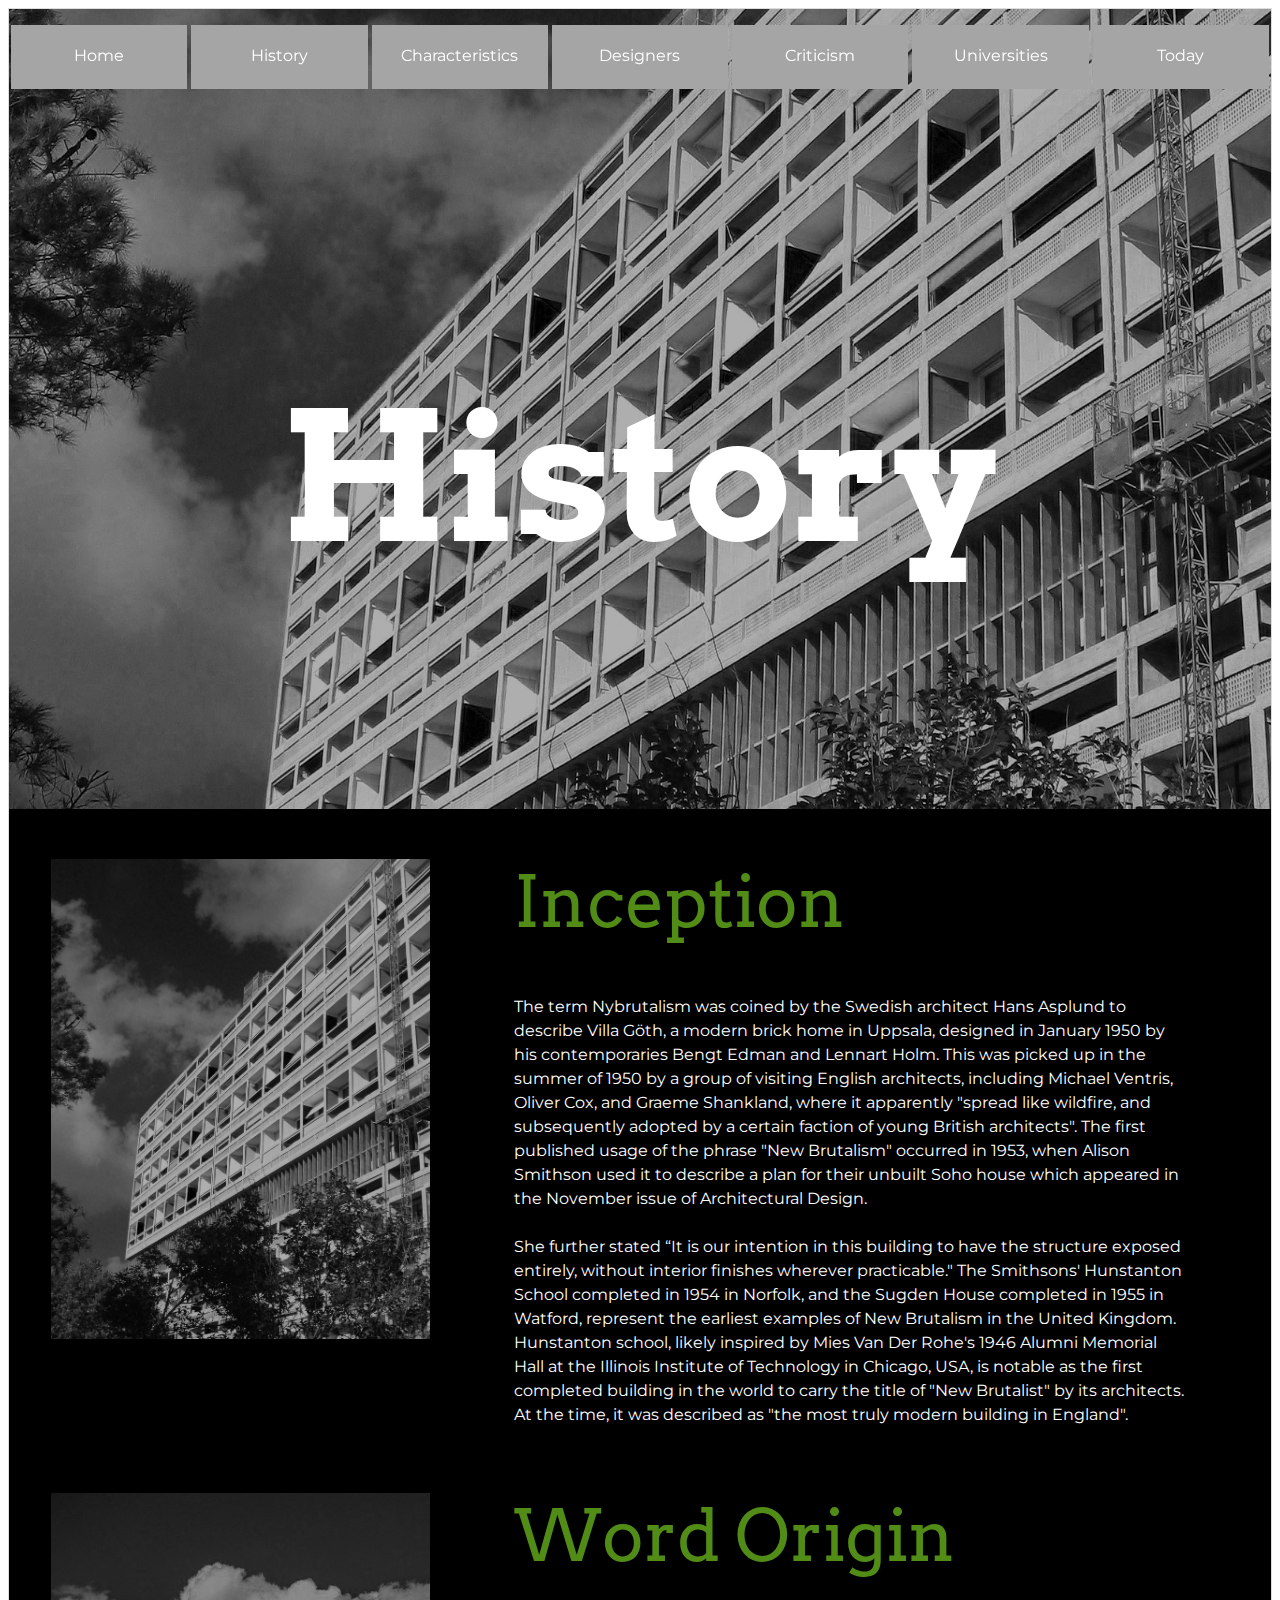
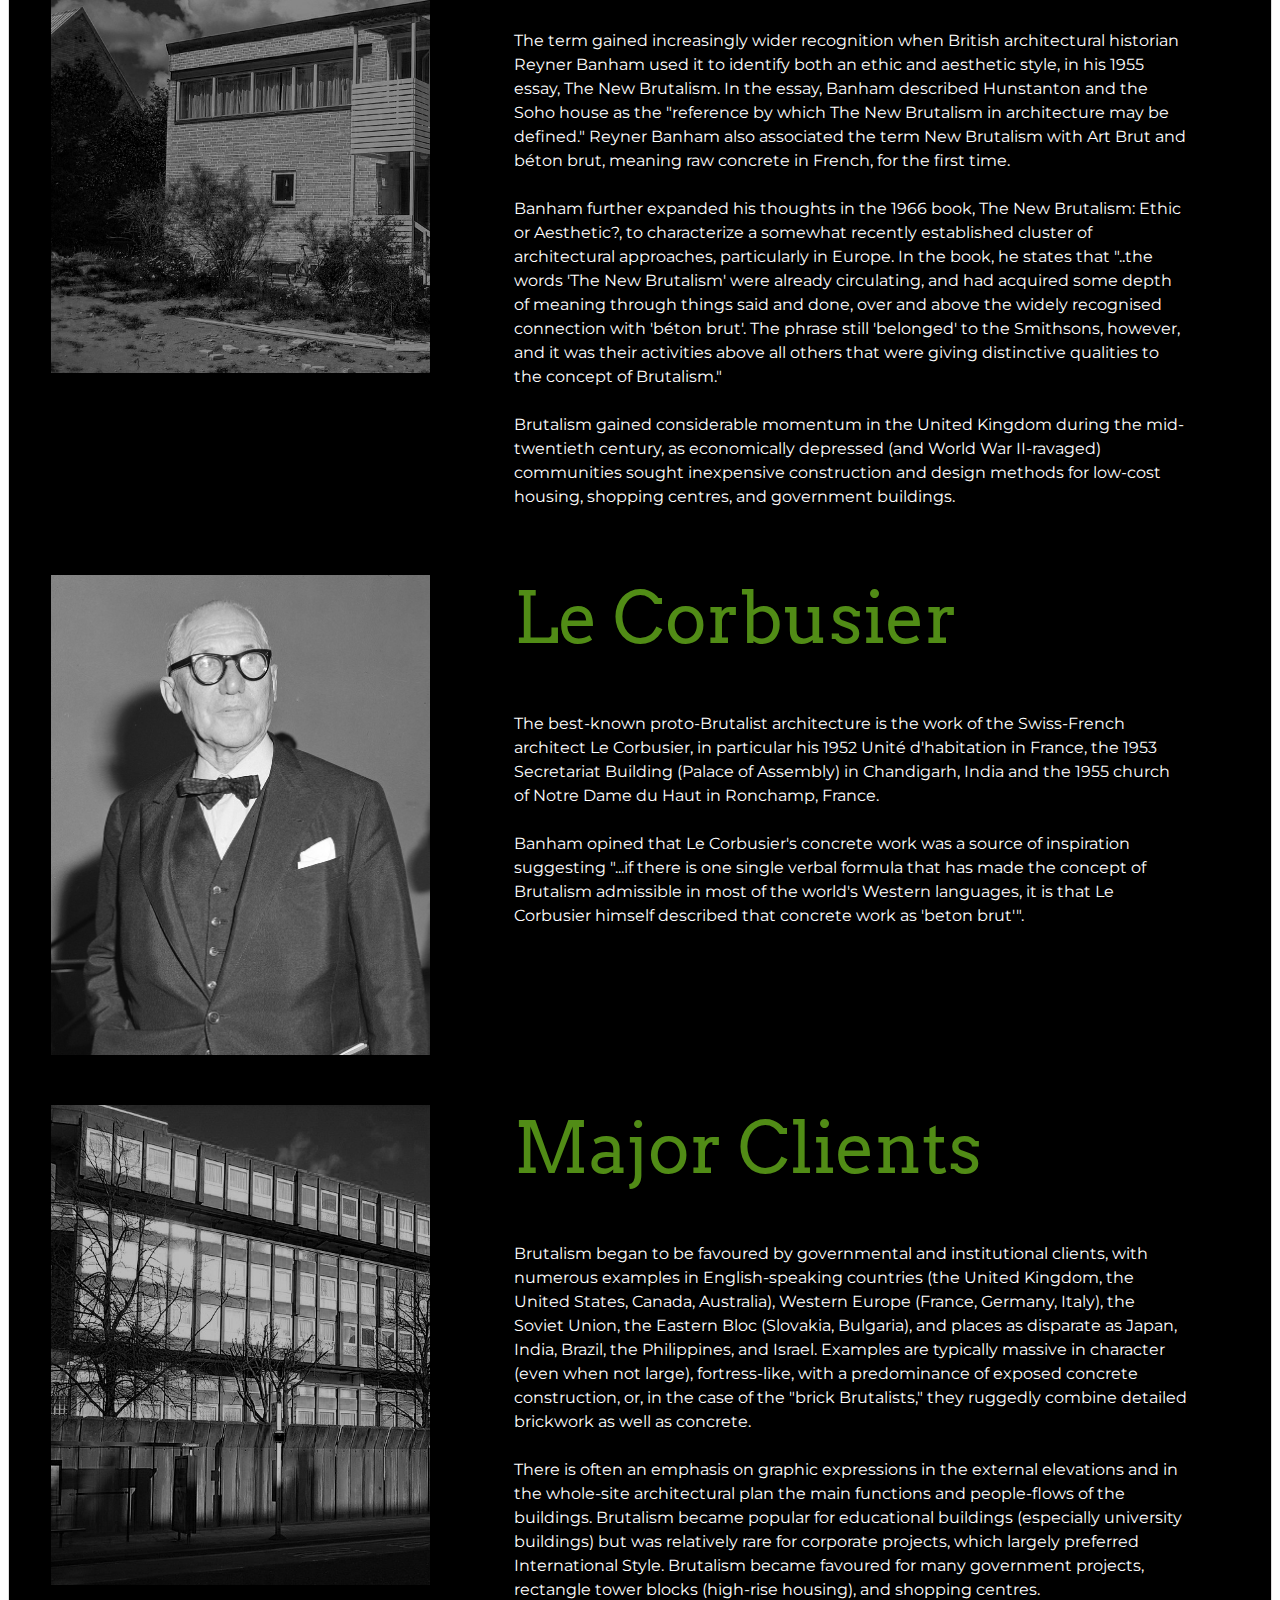
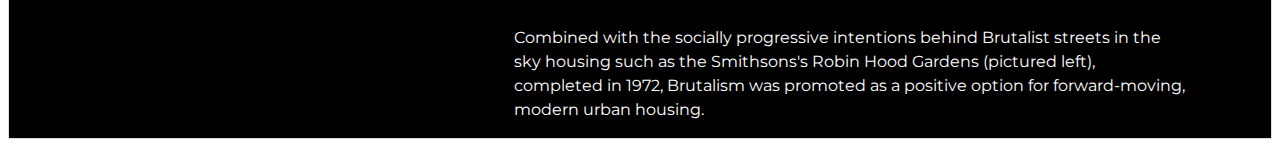
==== history.html @ 3bbf9ba3 "moved files into folder initially" ====
<!DOCTYPE html>
<html>
<head>

	<meta charset="utf-8">
	<meta http-equiv="X-UA-Compatible" content="IE=edge">
	<title>Brutalist architecture</title>
	<meta name="description" content="">

	<!-- Enable responsive layouts; tell browsers not to shrink pages to fit small screens -->
	<meta name="viewport" content="width=device-width, initial-scale=1">

	<!-- Load styles -->
	<!-- For production, combine all of the stylesheets -->
	<link rel="stylesheet" href="css/sitewide.css">

	<!-- Webfonts -->
	<link href="https://fonts.googleapis.com/css?family=Source+Sans+Pro" rel="stylesheet">
	<link href="https://fonts.googleapis.com/css?family=Arvo:400,400i,700|Montserrat:400,400i,500,600&display=swap" rel="stylesheet">

</head>
<body class="homepage">
<!-- Change this classname for each page/type! -->

	<!-- Page content typically goes inside the container -->
	<div class="container">




<div class="bodytext">
	<nav class="global-nav">
			<ul>
					<li class="link-home">
							<a href="home.html">Home</a>
					</li>
					<li>
							<a href="history.html">History</a>
					</li>
					<li>
							<a href="b.html">Characteristics</a>
					</li>
					<li>
							<a href="b.html">Designers</a>
					</li>
					<li>
							<a href="b.html">Criticism</a>
					</li>
					<li>
							<a href="b.html">Universities</a>
					</li>
					<li>
							<a href="b.html">Today</a>
					</li>
			</ul>
	</nav>


	<div class="coverimg">
	</div>

	<div class="header">
		<h1>History</h1>
	</div>

	<div class= "img1">
	</div>

	<div class="p1">
		<h2> Inception </h2>
		<p>The term Nybrutalism was coined by the Swedish architect Hans Asplund to describe Villa Göth, a modern brick home in Uppsala, designed in January 1950 by his contemporaries Bengt Edman and Lennart Holm. This was picked up in the summer of 1950 by a group of visiting English architects, including Michael Ventris, Oliver Cox, and Graeme Shankland, where it apparently "spread like wildfire, and subsequently adopted by a certain faction of young British architects". The first published usage of the phrase "New Brutalism" occurred in 1953, when Alison Smithson used it to describe a plan for their unbuilt Soho house which appeared in the November issue of Architectural Design. <br><br>She further stated “It is our intention in this building to have the structure exposed entirely, without interior finishes wherever practicable." The Smithsons' Hunstanton School completed in 1954 in Norfolk, and the Sugden House completed in 1955 in Watford, represent the earliest examples of New Brutalism in the United Kingdom. Hunstanton school, likely inspired by Mies Van Der Rohe's 1946 Alumni Memorial Hall at the Illinois Institute of Technology in Chicago, USA, is notable as the first completed building in the world to carry the title of "New Brutalist" by its architects. At the time, it was described as "the most truly modern building in England".
	</p>
	</div>

	<div class= "img2">
	</div>

<div class="p2">
	<h2> Word Origin </h2>
	<p>The term gained increasingly wider recognition when British architectural historian Reyner Banham used it to identify both an ethic and aesthetic style, in his 1955 essay, The New Brutalism. In the essay, Banham described Hunstanton and the Soho house as the "reference by which The New Brutalism in architecture may be defined." Reyner Banham also associated the term New Brutalism with Art Brut and béton brut, meaning raw concrete in French, for the first time. <br><br>Banham further expanded his thoughts in the 1966 book, The New Brutalism: Ethic or Aesthetic?, to characterize a somewhat recently established cluster of architectural approaches, particularly in Europe. In the book, he states that "..the words 'The New Brutalism' were already circulating, and had acquired some depth of meaning through things said and done, over and above the widely recognised connection with 'béton brut'. The phrase still 'belonged' to the Smithsons, however, and it was their activities above all others that were giving distinctive qualities to the concept of Brutalism." <br><br>Brutalism gained considerable momentum in the United Kingdom during the mid-twentieth century, as economically depressed (and World War II-ravaged) communities sought inexpensive construction and design methods for low-cost housing, shopping centres, and government buildings.
	</p>
</div>

<div class= "img3">
</div>

<div class="p3">
	<h2> Le Corbusier </h2>
	<p>The best-known proto-Brutalist architecture is the work of the Swiss-French architect Le Corbusier, in particular his 1952 Unité d'habitation in France, the 1953 Secretariat Building (Palace of Assembly) in Chandigarh, India and the 1955 church of Notre Dame du Haut in Ronchamp, France. <br><br>Banham opined that Le Corbusier's concrete work was a source of inspiration suggesting "...if there is one single verbal formula that has made the concept of Brutalism admissible in most of the world's Western languages, it is that Le Corbusier himself described that concrete work as 'beton brut'".
	</p>
</div>

<div class= "img4">
</div>

<div class="p4">
	<h2> Major Clients </h2>
<p>Brutalism began to be favoured by governmental and institutional clients, with numerous examples in English-speaking countries (the United Kingdom, the United States, Canada, Australia), Western Europe (France, Germany, Italy), the Soviet Union, the Eastern Bloc (Slovakia, Bulgaria), and places as disparate as Japan, India, Brazil, the Philippines, and Israel. Examples are typically massive in character (even when not large), fortress-like, with a predominance of exposed concrete construction, or, in the case of the "brick Brutalists," they ruggedly combine detailed brickwork as well as concrete. <br><br>There is often an emphasis on graphic expressions in the external elevations and in the whole-site architectural plan the main functions and people-flows of the buildings. Brutalism became popular for educational buildings (especially university buildings) but was relatively rare for corporate projects, which largely preferred International Style. Brutalism became favoured for many government projects, rectangle tower blocks (high-rise housing), and shopping centres. <br><br>Combined with the socially progressive intentions behind Brutalist streets in the sky housing such as the Smithsons's Robin Hood Gardens (pictured left), completed in 1972, Brutalism was promoted as a positive option for forward-moving, modern urban housing.
</p>
</div>

</div> <!--end bodytext-->

		<!--<div class="line">

		</div> -->

	</div><!-- end container -->

</body>
</html>
---- css/sitewide.css ----
/* ------------------------------------------------------------ */
/* imports and utilities */

/* 3rd-party CSS files */
@import 'vendor/h5bp-head.css';
@import 'vendor/normalize.css';
@import 'vendor/h5bp-tail.css';

/* use a more intuitive box sizing model (http://is.gd/wNVjAo) */
* { -moz-box-sizing: border-box; -webkit-box-sizing: border-box; box-sizing: border-box; }

/* Scale down images and embedded videos so they don't overflow their parents */
img, object { max-width: 100%; }

/*	Development/layout aid. Remove the comments
	on this rule in order to draw boxes around DIVs
	and other elements used for layout. */
/*
div, main, article, section, aside, hgroup, header, footer, address, nav {
	border: 1px solid rgba(255,0,0,0.15) !important;
	background: rgba(255,0,0,0.05) !important;
}
*/


/* ------------------------------------------------------------ */
/* start project-specifc styles below this line */

body {
	font-family: "Montserrat", "Helvetica Neue", Helvetica, Arial, sans-serif;
	font-size: 16px;
	font-weight: 400;
	line-height: 1.5em;
	color: white;
}

p {
	/*text-indent: 2em;*/
}

h1 {
	font-family: 'Arvo', "Times", serif;
	font-size: 20vh;
	line-height: 1em;
	color: white;
	text-align: center;
}

h2 {
	font-family: 'Arvo', "Times", serif;
	font-size: 70px;
	font-weight: 500;
	line-height: 1em;
	color: #518C16;


}

h3 {
	font-family: "Montserrat", "Helvetica Neue", Helvetica, Arial, sans-serif;
	font-size: 80px;
	font-weight: 400;
	line-height: 1.5em;
	color: white;
	text-align: center;
}

.global-nav {
grid-column: 1 / 4;
grid-row: 1 / 2;
}
	.global-nav ul {
		position: sticky;
		top: 0px;
		display: flex;
		padding: 0;
		flex-wrap: wrap;
	}

	.global-nav li {
		font-family: "Montserrat", "Helvetica Neue", Helvetica, Arial, sans-serif;
		flex: 1 1 80px;
		list-style-type: none;
		text-align: center;
		margin-right: 2px;
		margin-left: 2px;
	}

	.global-nav li a {
		display: block;
		height: 4rem;
		padding: 1.2em;
		align-self: center;
		color: #fff;
		text-decoration: none;
		background-color: #A5A5A5;
		transition: 0.5s;
		/*border-radius: 25px;
		border-right: 1px solid #fff;
		border-bottom: 1px solid #fff;*/
	}

	.global-nav li a:hover {
		background-color: #518C16;
		margin-top: 25px;
		transition: 0.5s;
	}

	.global-nav li a:hover:after {
		background-color: #518C16;
		margin-top: 20px;
		transition: 1s;
	}

	/*.global-nav .link-home {
		flex: 3 1 200px;
	}
*/
.bodytext {
display: grid;
grid-template-columns: 1fr 1fr 1fr;
}

.coverimg {
	background-image: url("../img/united_habitude.jpg");
  background-repeat: no-repeat;
  min-width: 600px;
  height: 50em;
	background-size: cover;
	background-position: center center;
	background-attachment: fixed;
	grid-column: 1 / 4;
	grid-row: 1 / 10;
}

.img1 {
	background-image: url("../img/united_habitude.jpg");
  background-repeat: no-repeat;
  min-width: 300px;
  height: 30em;
	background-size: cover;
	grid-column: 0 / 2;
	margin-top: 50px;
}
.img2 {
	background-image: url("../img/villagoth.jpg");
  background-repeat: no-repeat;
  min-width: 300px;
  height: 30em;
	background-size: cover;
	grid-column: 0 / 2;
	margin-top: 50px;
}

.img3 {
	background-image: url("../img/corbusier.jpg");
  background-repeat: no-repeat;
  min-width: 300px;
  height: 30em;
	background-size: cover;
	grid-column: 0 / 2;
	margin-top: 50px;
}

.img4 {
	background-image: url("../img/robinhood.jpg");
  background-repeat: no-repeat;
  min-width: 300px;
  height: 30em;
	background-size: cover;
	grid-column: 0 / 2;
	margin-top: 50px;
}


.header {
	grid-column: 1 / 4;
	grid-row: 6/ 7;
	text-align: center;
}

.p1 {
	grid-column: 2 / 4;
	text-align: left;
	margin-right: 10%;
	margin-left: 10%;
}
.p2 {
	grid-column: 2 / 4;
	text-align: left;
	margin-right: 10%;
	margin-left: 10%;
}
.p3 {
	grid-column: 2 / 4;
	text-align: left;
	margin-right: 10%;
	margin-left: 10%;
}
.p4 {
	grid-column: 2 / 4;
	text-align: left;
	margin-right: 10%;
	margin-left: 10%;
}
.p5 {
	grid-column: 2 / 4;
	text-align: left;
	margin-right: 10%;
	margin-left: 10%;
}

.title2 {
text-align: center;
}

/* Rectangle */


/*.line {
position: static;
width: 500px;
height: 2px;

background-color: #518C16;
transform: rotate(-90deg);
}
*/
/*	Generally, you will only want one container element in
	the document, wrapping around the main content area.
	If you have more than one container, you are probably doing
	something wrong.
*/
.container {
background-color: black;
  background-repeat: no-repeat;
  min-width: 300px;
}



/* ------------------------------------------------------------ */
/* media query containing styles for larger screens */
@media (min-width: 720px) {

	/* container on larger screens */
	.container {
		width: 100%;
		border: 1px solid #ddd;
	}
	.img1{
		margin-left: 10%;
	}
	.img2{
		margin-left: 10%;
	}
	.img3 {
		margin-left: 10%;
	}
	.img4 {
		margin-left: 10%;
	}

} /* end media query */

@media (max-width: 720px) {

	/* container on smaller screens */
	.container {
		width: 100%;
	}
h1 {
	font-size: 84px;
}

h2 {
position: center;
font-size: 60px;
}
.coverimg {
	height: 30em;
	position: center;
}

.img1 {
}

.bodytext {
display: block;
}

p {
margin-left: 5%;
margin-right: 5%;
position: center;
}

.global-nav ul {
	position: fixed;
	top: 0px;
	display: flex;
	padding: 0;
	flex-wrap: wrap;

} /* end media query */
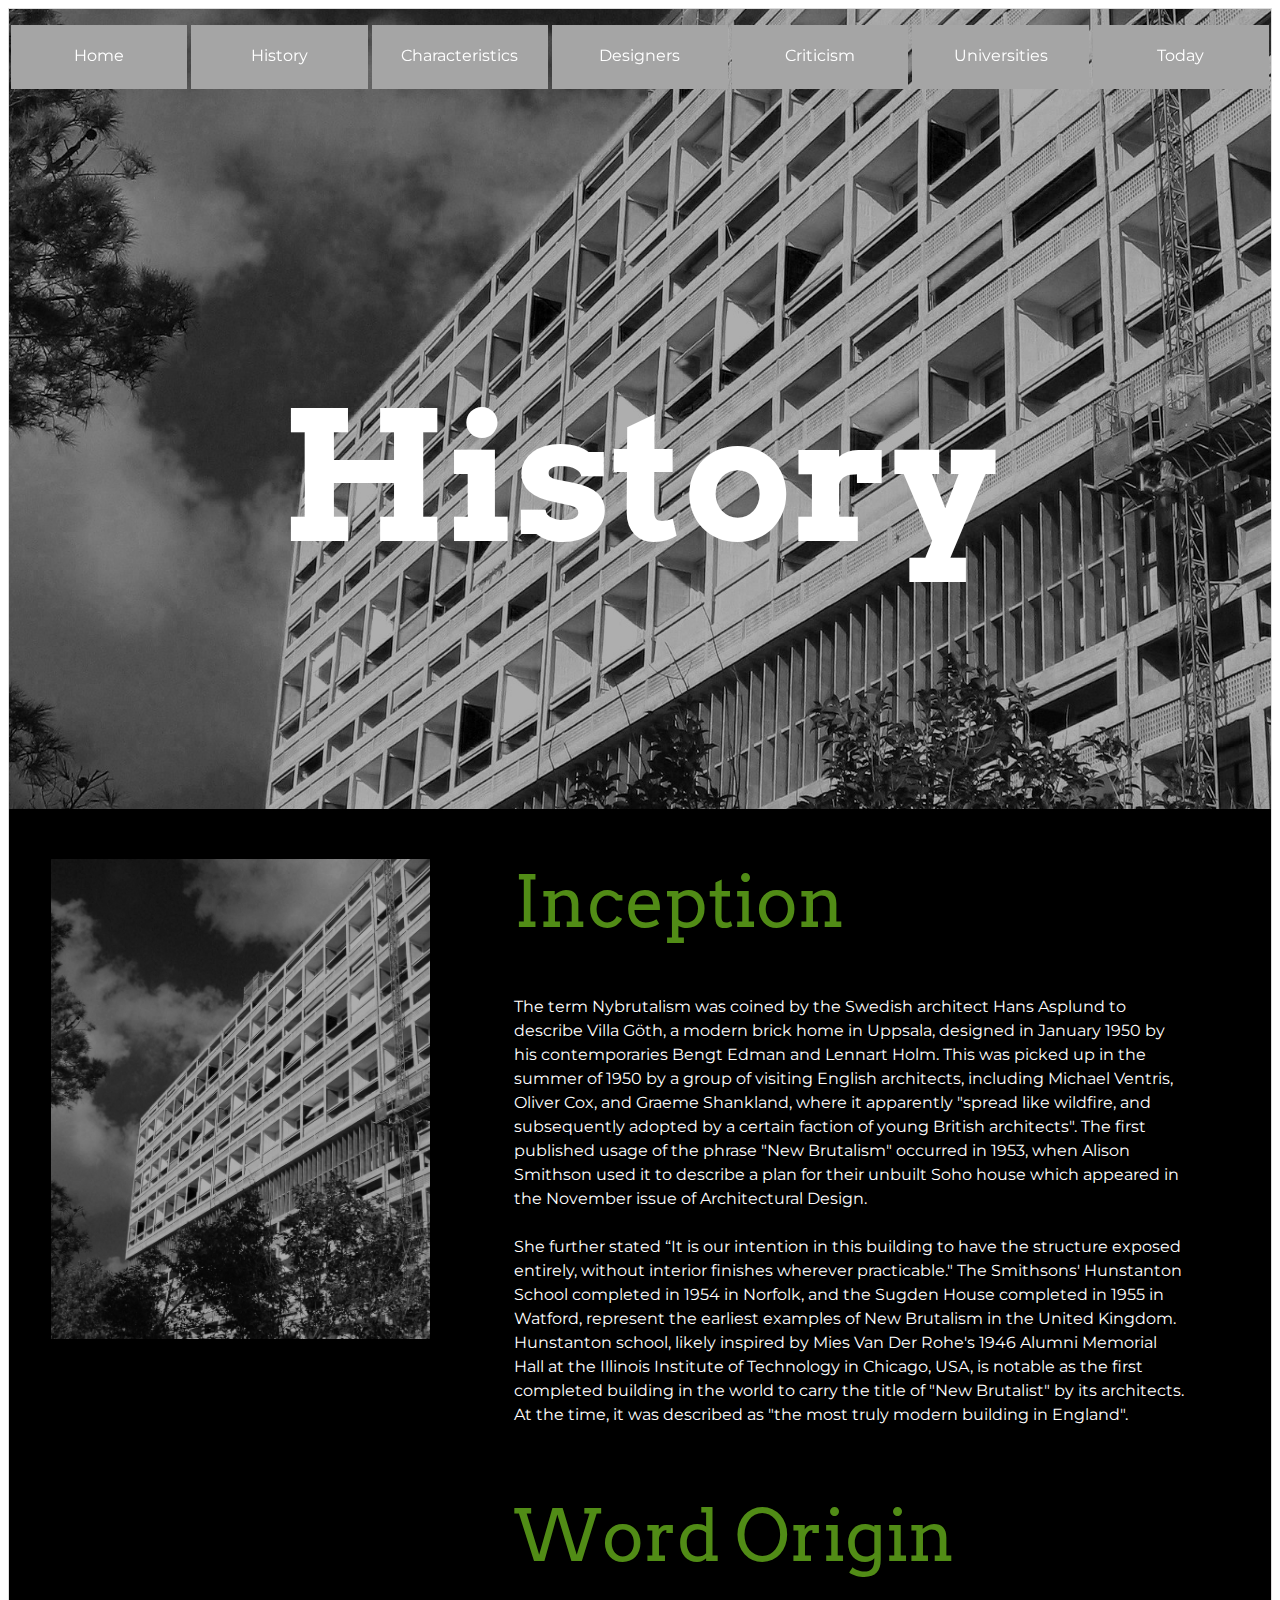
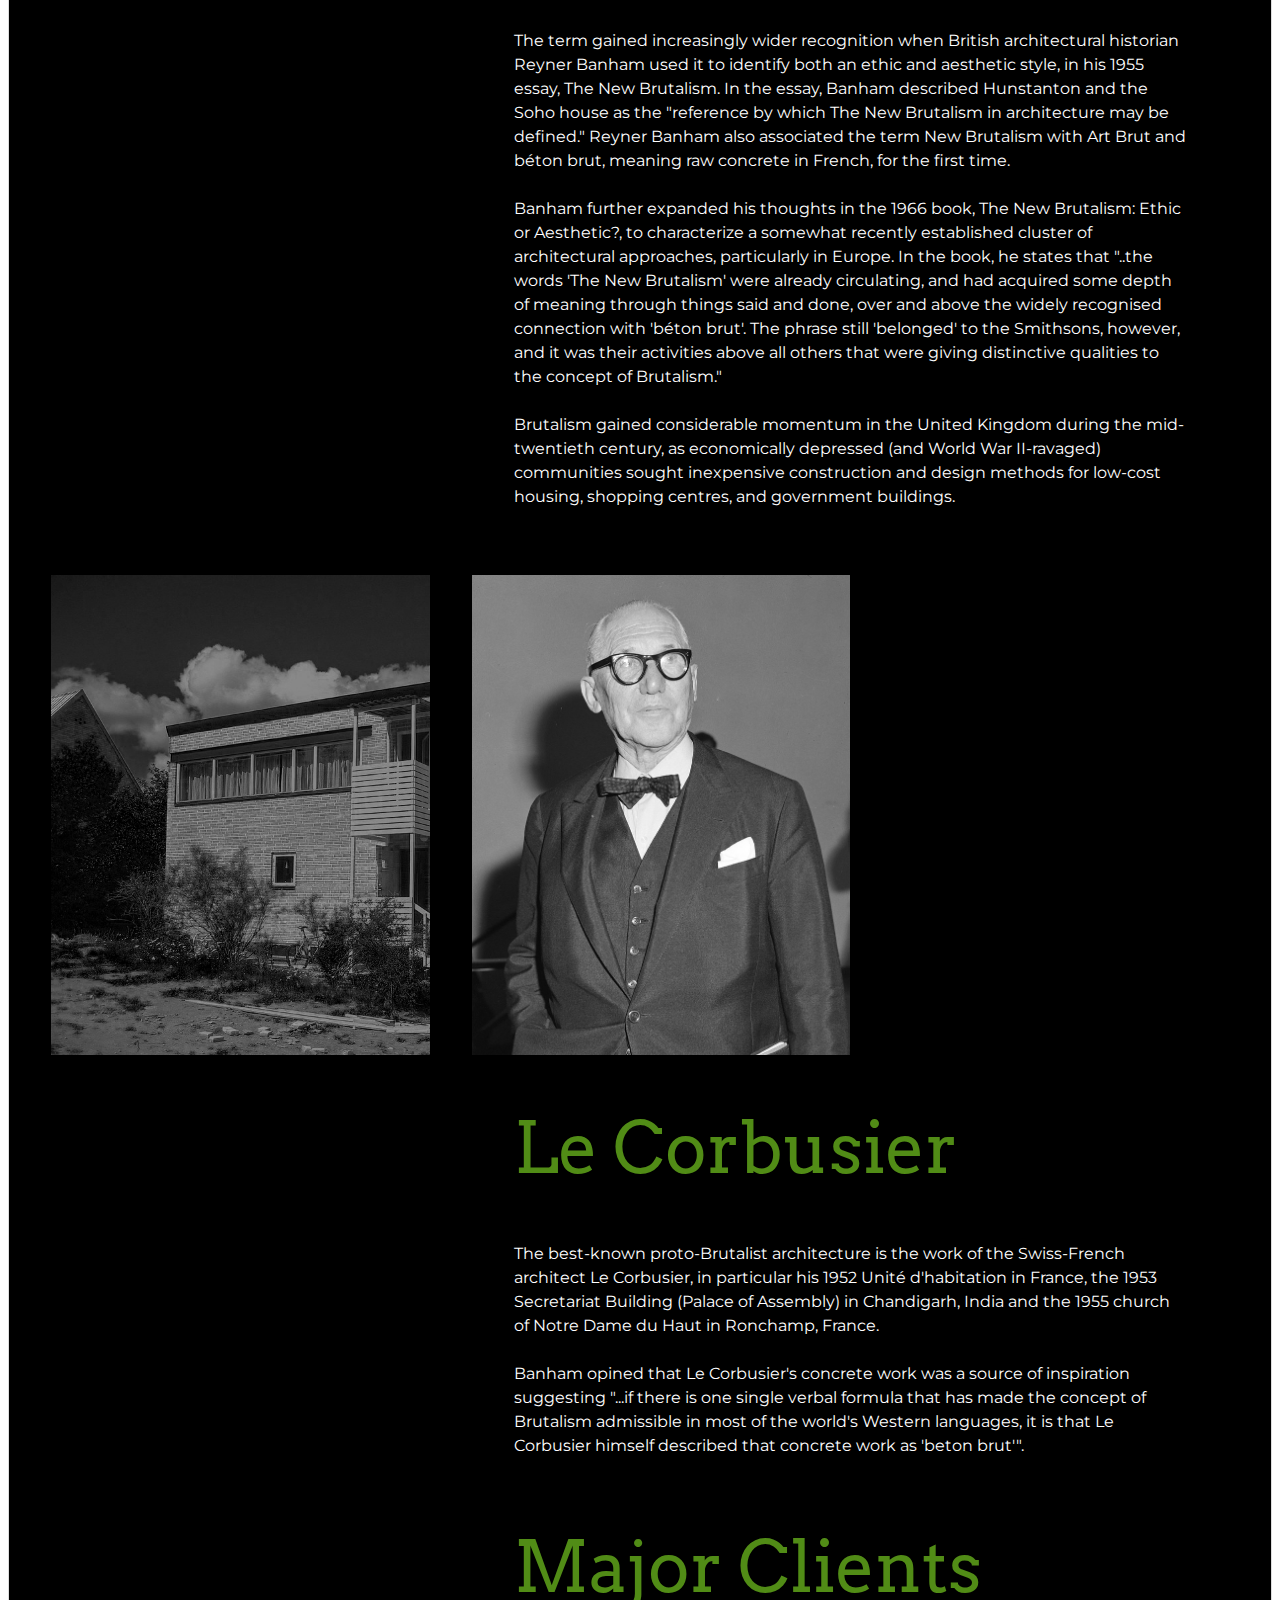
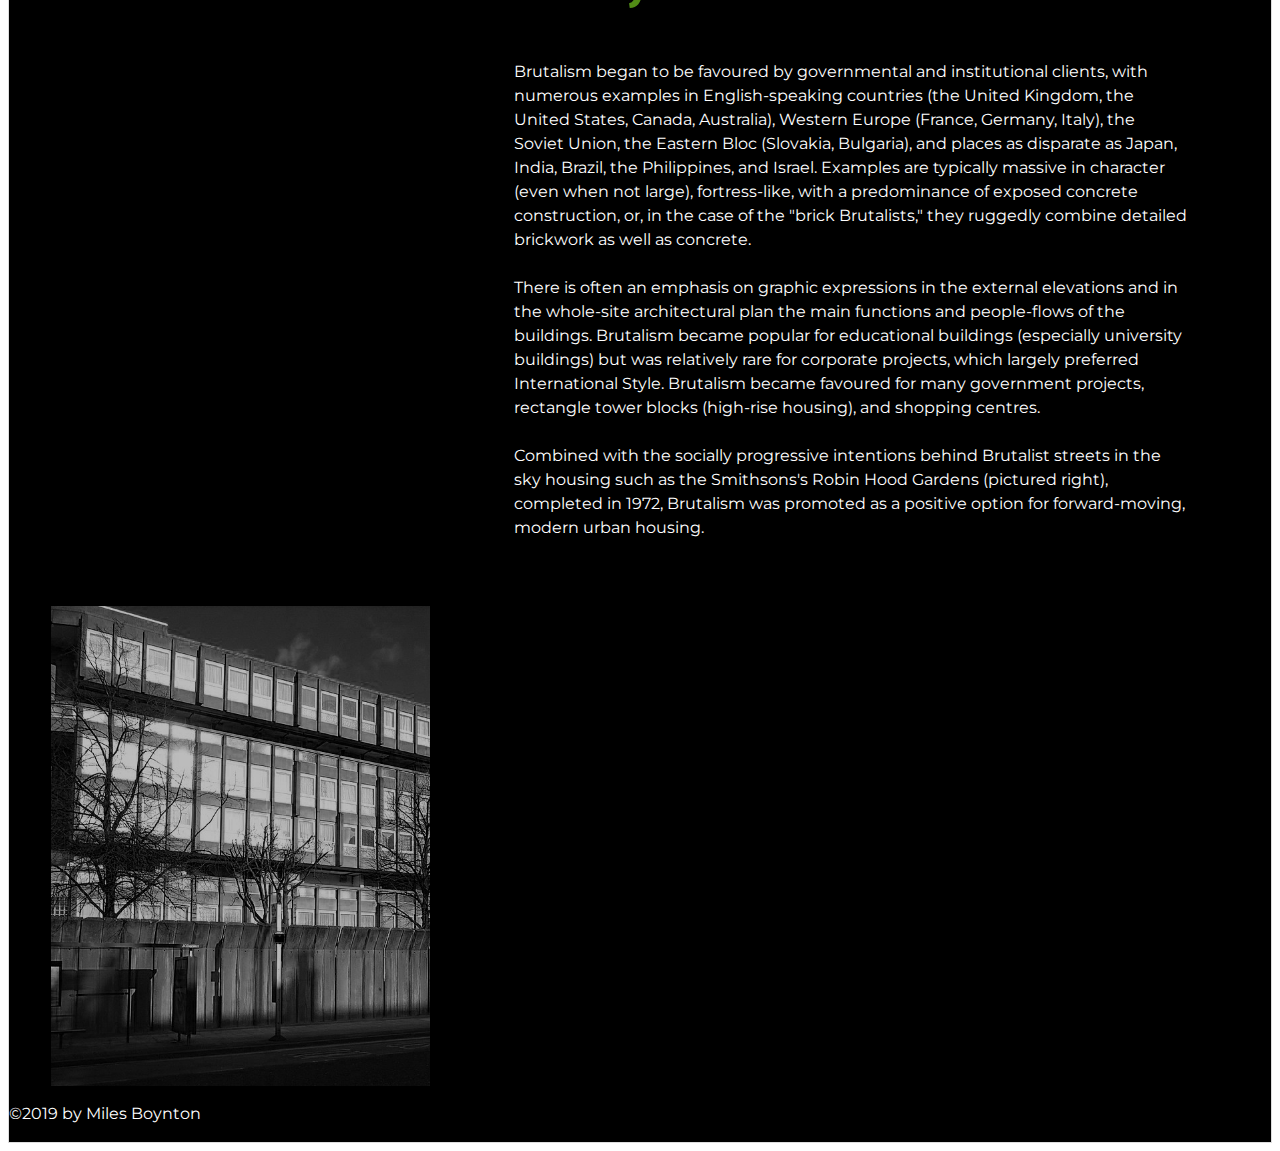
==== commit 07962cc1: "Add files via upload" ====
--- a/history.html
+++ b/history.html
@@ -4,7 +4,7 @@
 
 	<meta charset="utf-8">
 	<meta http-equiv="X-UA-Compatible" content="IE=edge">
-	<title>Brutalist architecture</title>
+	<title>History</title>
 	<meta name="description" content="">
 
 	<!-- Enable responsive layouts; tell browsers not to shrink pages to fit small screens -->
@@ -32,7 +32,80 @@
 	<nav class="global-nav">
 			<ul>
 					<li class="link-home">
-							<a href="home.html">Home</a>
+							<a href="index.html">Home</a>
+					</li>
+					<li>
+							<a href="history.html">History</a>
+					</li>
+					<li>
+							<a href="characteristics.html">Characteristics</a>
+					</li>
+					<li>
+							<a href="designers.html">Designers</a>
+					</li>
+					<li>
+							<a href="criticism.html">Criticism</a>
+					</li>
+					<li>
+							<a href="unis.html">Universities</a>
+					</li>
+					<li>
+							<a href="today.html">Today</a>
+					</li>
+			</ul>
+	</nav>
+
+	<div class="coverimg">
+	</div>
+
+	<div class="header">
+		<h1>History</h1>
+	</div>
+
+	<div class= "img1">
+	</div>
+
+	<div class="p1">
+		<h2> Inception </h2>
+		<p>The term Nybrutalism was coined by the Swedish architect Hans Asplund to describe Villa Göth, a modern brick home in Uppsala, designed in January 1950 by his contemporaries Bengt Edman and Lennart Holm. This was picked up in the summer of 1950 by a group of visiting English architects, including Michael Ventris, Oliver Cox, and Graeme Shankland, where it apparently "spread like wildfire, and subsequently adopted by a certain faction of young British architects". The first published usage of the phrase "New Brutalism" occurred in 1953, when Alison Smithson used it to describe a plan for their unbuilt Soho house which appeared in the November issue of Architectural Design. <br><br>She further stated “It is our intention in this building to have the structure exposed entirely, without interior finishes wherever practicable." The Smithsons' Hunstanton School completed in 1954 in Norfolk, and the Sugden House completed in 1955 in Watford, represent the earliest examples of New Brutalism in the United Kingdom. Hunstanton school, likely inspired by Mies Van Der Rohe's 1946 Alumni Memorial Hall at the Illinois Institute of Technology in Chicago, USA, is notable as the first completed building in the world to carry the title of "New Brutalist" by its architects. At the time, it was described as "the most truly modern building in England".
+	</p>
+	</div>
+
+<div class="p2">
+	<h2> Word Origin </h2>
+	<p>The term gained increasingly wider recognition when British architectural historian Reyner Banham used it to identify both an ethic and aesthetic style, in his 1955 essay, The New Brutalism. In the essay, Banham described Hunstanton and the Soho house as the "reference by which The New Brutalism in architecture may be defined." Reyner Banham also associated the term New Brutalism with Art Brut and béton brut, meaning raw concrete in French, for the first time. <br><br>Banham further expanded his thoughts in the 1966 book, The New Brutalism: Ethic or Aesthetic?, to characterize a somewhat recently established cluster of architectural approaches, particularly in Europe. In the book, he states that "..the words 'The New Brutalism' were already circulating, and had acquired some depth of meaning through things said and done, over and above the widely recognised connection with 'béton brut'. The phrase still 'belonged' to the Smithsons, however, and it was their activities above all others that were giving distinctive qualities to the concept of Brutalism." <br><br>Brutalism gained considerable momentum in the United Kingdom during the mid-twentieth century, as economically depressed (and World War II-ravaged) communities sought inexpensive construction and design methods for low-cost housing, shopping centres, and government buildings.
+	</p>
+</div>
+
+<div class= "img2">
+</div>
+
+<div class= "img3">
+</div>
+
+<div class="p3">
+	<h2> Le Corbusier </h2>
+	<p>The best-known proto-Brutalist architecture is the work of the Swiss-French architect Le Corbusier, in particular his 1952 Unité d'habitation in France, the 1953 Secretariat Building (Palace of Assembly) in Chandigarh, India and the 1955 church of Notre Dame du Haut in Ronchamp, France. <br><br>Banham opined that Le Corbusier's concrete work was a source of inspiration suggesting "...if there is one single verbal formula that has made the concept of Brutalism admissible in most of the world's Western languages, it is that Le Corbusier himself described that concrete work as 'beton brut'".
+	</p>
+</div>
+
+<div class="p4">
+	<h2> Major Clients </h2>
+<p>Brutalism began to be favoured by governmental and institutional clients, with numerous examples in English-speaking countries (the United Kingdom, the United States, Canada, Australia), Western Europe (France, Germany, Italy), the Soviet Union, the Eastern Bloc (Slovakia, Bulgaria), and places as disparate as Japan, India, Brazil, the Philippines, and Israel. Examples are typically massive in character (even when not large), fortress-like, with a predominance of exposed concrete construction, or, in the case of the "brick Brutalists," they ruggedly combine detailed brickwork as well as concrete. <br><br>There is often an emphasis on graphic expressions in the external elevations and in the whole-site architectural plan the main functions and people-flows of the buildings. Brutalism became popular for educational buildings (especially university buildings) but was relatively rare for corporate projects, which largely preferred International Style. Brutalism became favoured for many government projects, rectangle tower blocks (high-rise housing), and shopping centres. <br><br>Combined with the socially progressive intentions behind Brutalist streets in the sky housing such as the Smithsons's Robin Hood Gardens (pictured right), completed in 1972, Brutalism was promoted as a positive option for forward-moving, modern urban housing.
+</p>
+</div>
+
+<div class= "img4">
+</div>
+
+</div> <!--end bodytext-->
+
+<footer>
+	<p> ©2019 by Miles Boynton </p>
+	<!--<nav class="footer-nav">
+			<ul>
+					<li class="link-home">
+							<a href="index.html">Home</a>
 					</li>
 					<li>
 							<a href="history.html">History</a>
@@ -53,57 +126,8 @@
 							<a href="b.html">Today</a>
 					</li>
 			</ul>
-	</nav>
-
-
-	<div class="coverimg">
-	</div>
-
-	<div class="header">
-		<h1>History</h1>
-	</div>
-
-	<div class= "img1">
-	</div>
-
-	<div class="p1">
-		<h2> Inception </h2>
-		<p>The term Nybrutalism was coined by the Swedish architect Hans Asplund to describe Villa Göth, a modern brick home in Uppsala, designed in January 1950 by his contemporaries Bengt Edman and Lennart Holm. This was picked up in the summer of 1950 by a group of visiting English architects, including Michael Ventris, Oliver Cox, and Graeme Shankland, where it apparently "spread like wildfire, and subsequently adopted by a certain faction of young British architects". The first published usage of the phrase "New Brutalism" occurred in 1953, when Alison Smithson used it to describe a plan for their unbuilt Soho house which appeared in the November issue of Architectural Design. <br><br>She further stated “It is our intention in this building to have the structure exposed entirely, without interior finishes wherever practicable." The Smithsons' Hunstanton School completed in 1954 in Norfolk, and the Sugden House completed in 1955 in Watford, represent the earliest examples of New Brutalism in the United Kingdom. Hunstanton school, likely inspired by Mies Van Der Rohe's 1946 Alumni Memorial Hall at the Illinois Institute of Technology in Chicago, USA, is notable as the first completed building in the world to carry the title of "New Brutalist" by its architects. At the time, it was described as "the most truly modern building in England".
-	</p>
-	</div>
-
-	<div class= "img2">
-	</div>
-
-<div class="p2">
-	<h2> Word Origin </h2>
-	<p>The term gained increasingly wider recognition when British architectural historian Reyner Banham used it to identify both an ethic and aesthetic style, in his 1955 essay, The New Brutalism. In the essay, Banham described Hunstanton and the Soho house as the "reference by which The New Brutalism in architecture may be defined." Reyner Banham also associated the term New Brutalism with Art Brut and béton brut, meaning raw concrete in French, for the first time. <br><br>Banham further expanded his thoughts in the 1966 book, The New Brutalism: Ethic or Aesthetic?, to characterize a somewhat recently established cluster of architectural approaches, particularly in Europe. In the book, he states that "..the words 'The New Brutalism' were already circulating, and had acquired some depth of meaning through things said and done, over and above the widely recognised connection with 'béton brut'. The phrase still 'belonged' to the Smithsons, however, and it was their activities above all others that were giving distinctive qualities to the concept of Brutalism." <br><br>Brutalism gained considerable momentum in the United Kingdom during the mid-twentieth century, as economically depressed (and World War II-ravaged) communities sought inexpensive construction and design methods for low-cost housing, shopping centres, and government buildings.
-	</p>
-</div>
-
-<div class= "img3">
-</div>
-
-<div class="p3">
-	<h2> Le Corbusier </h2>
-	<p>The best-known proto-Brutalist architecture is the work of the Swiss-French architect Le Corbusier, in particular his 1952 Unité d'habitation in France, the 1953 Secretariat Building (Palace of Assembly) in Chandigarh, India and the 1955 church of Notre Dame du Haut in Ronchamp, France. <br><br>Banham opined that Le Corbusier's concrete work was a source of inspiration suggesting "...if there is one single verbal formula that has made the concept of Brutalism admissible in most of the world's Western languages, it is that Le Corbusier himself described that concrete work as 'beton brut'".
-	</p>
-</div>
-
-<div class= "img4">
-</div>
-
-<div class="p4">
-	<h2> Major Clients </h2>
-<p>Brutalism began to be favoured by governmental and institutional clients, with numerous examples in English-speaking countries (the United Kingdom, the United States, Canada, Australia), Western Europe (France, Germany, Italy), the Soviet Union, the Eastern Bloc (Slovakia, Bulgaria), and places as disparate as Japan, India, Brazil, the Philippines, and Israel. Examples are typically massive in character (even when not large), fortress-like, with a predominance of exposed concrete construction, or, in the case of the "brick Brutalists," they ruggedly combine detailed brickwork as well as concrete. <br><br>There is often an emphasis on graphic expressions in the external elevations and in the whole-site architectural plan the main functions and people-flows of the buildings. Brutalism became popular for educational buildings (especially university buildings) but was relatively rare for corporate projects, which largely preferred International Style. Brutalism became favoured for many government projects, rectangle tower blocks (high-rise housing), and shopping centres. <br><br>Combined with the socially progressive intentions behind Brutalist streets in the sky housing such as the Smithsons's Robin Hood Gardens (pictured left), completed in 1972, Brutalism was promoted as a positive option for forward-moving, modern urban housing.
-</p>
-</div>
-
-</div> <!--end bodytext-->
-
-		<!--<div class="line">
-
-		</div> -->
+	</nav>-->
+</footer>
 
 	</div><!-- end container -->
 
